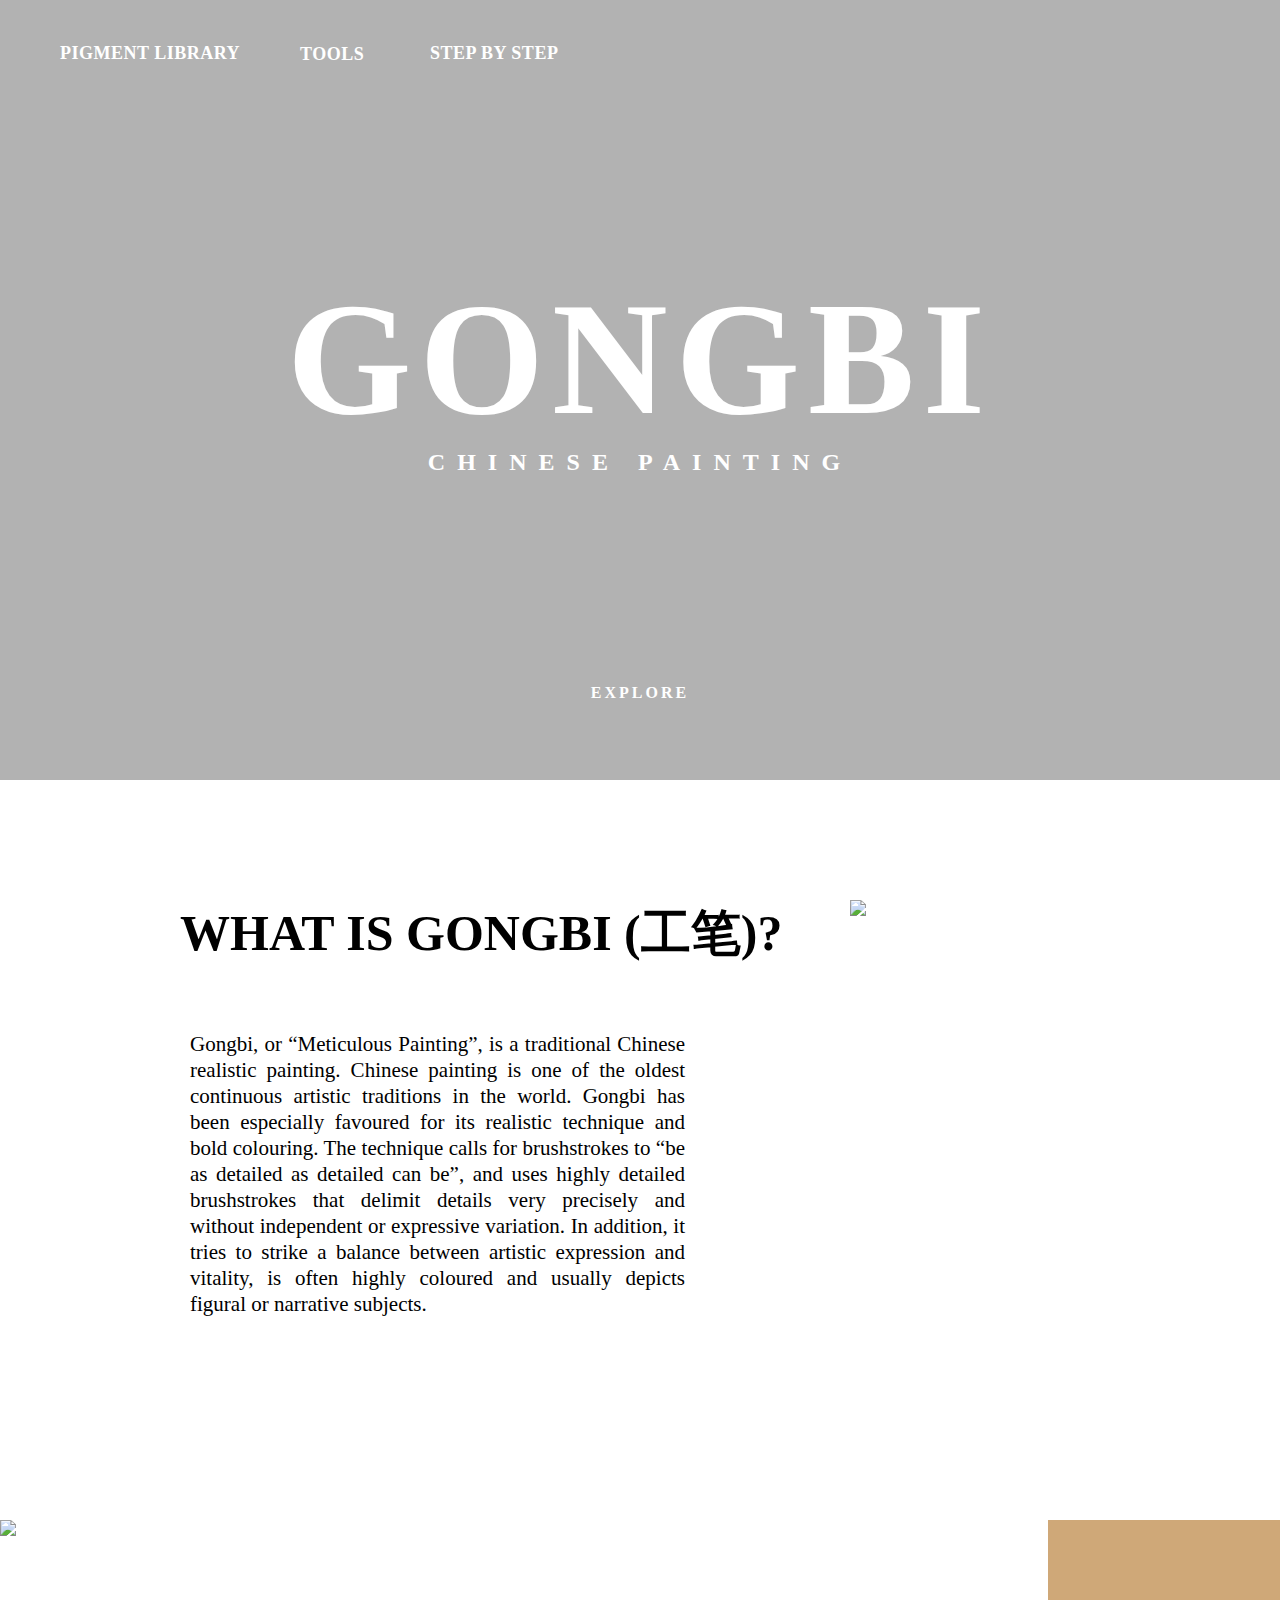
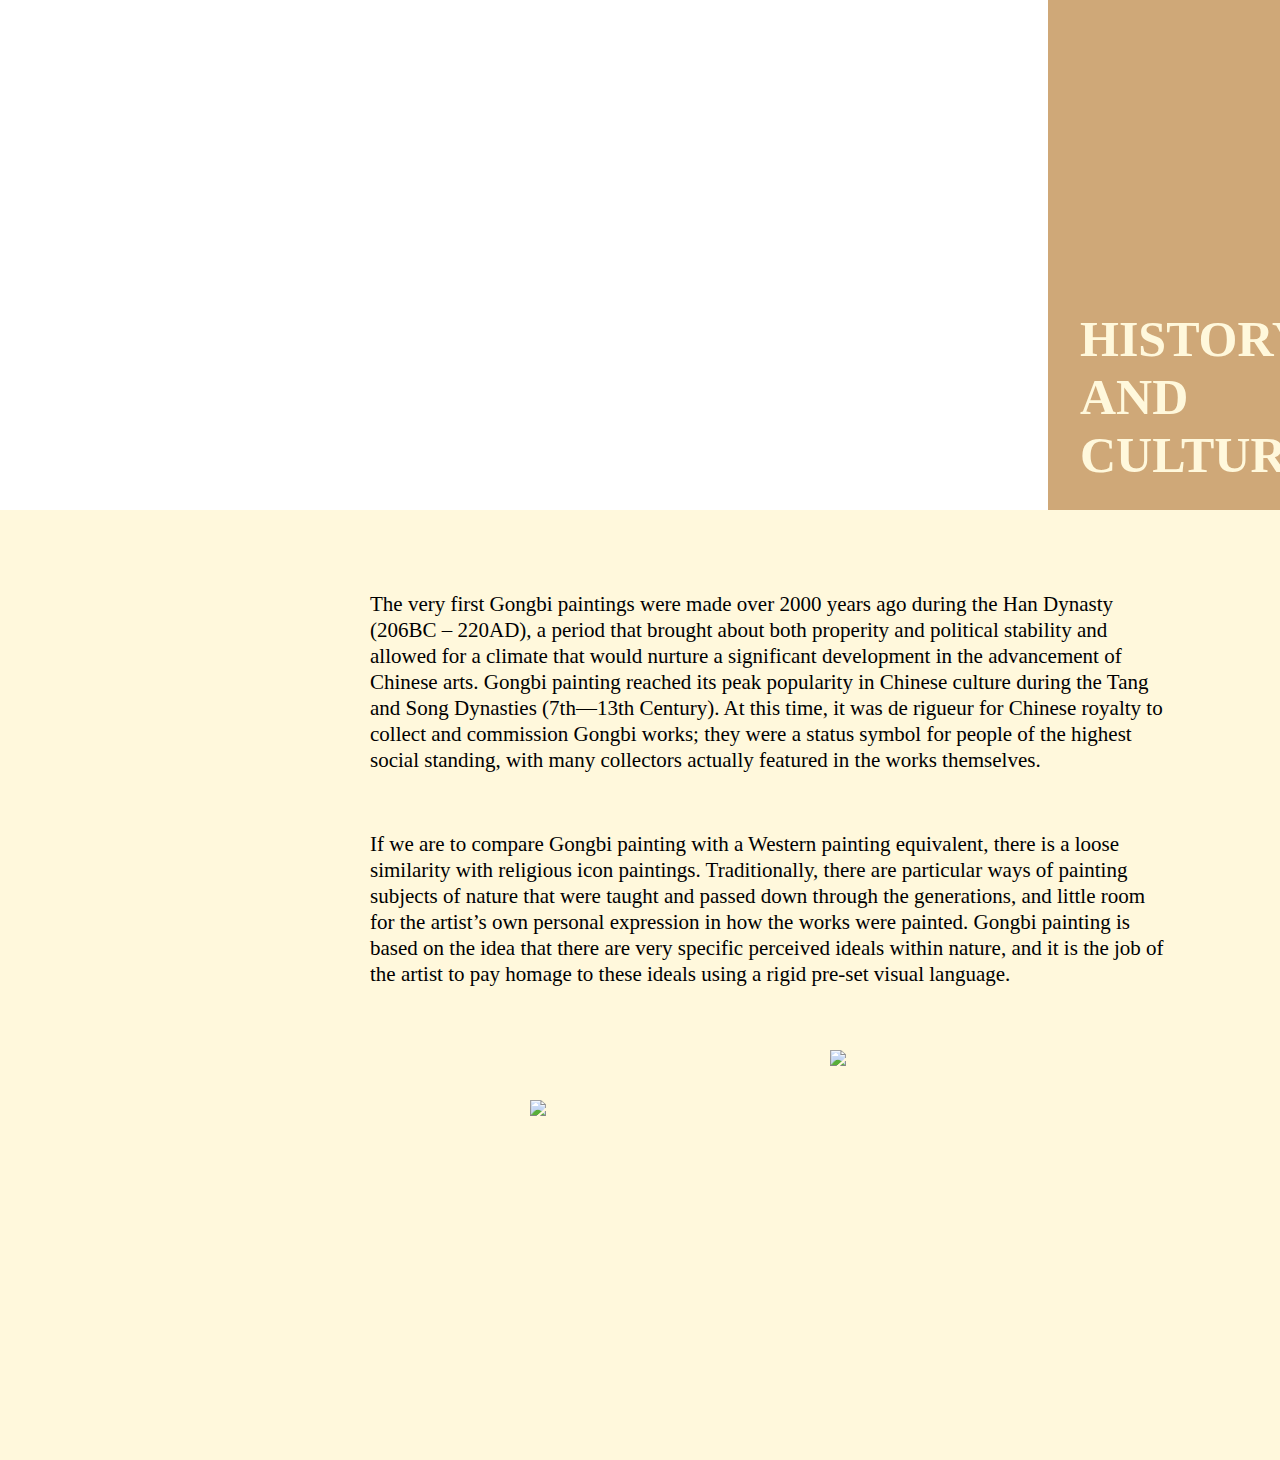
==== index.html @ 1d01a962 "Add files via upload" ====
<!DOCTYPE html>
<html lang="en">
<head>
    <meta charset="UTF-8">
    <meta name="viewport" content="width=device-width, initial-scale=1.0">
    <title>GONGBI</title>
    <link rel="stylesheet" href="style.css">
</head>
<body>

<div class="overlay1"></div>

<h1>GONGBI</h1>
<h2>CHINESE PAINTING</h2>


<h3>Pigment Library</h3>
<h4>Tools</h4>
<h5>Step by Step</h5>
<h6>Explore</h6>



<style>

body{
    background-image:url("image/backgroundimagesized+opacity.jpg");
    background-repeat: no-repeat;
    background-size: cover;
    object-fit: cover;
}

</style>


<div id="whatisgongbi">
    <h7>What is Gongbi (工笔)?</h7>
    <img src="image/what-is-gongbi-sized.jpg" id="first-image"/>
    </div>

<p class="par-group-1">Gongbi, or “Meticulous Painting”, is a traditional Chinese realistic painting. Chinese painting is one of the oldest continuous artistic traditions in the world. Gongbi has been especially favoured for its realistic technique and bold colouring.

    The technique calls for brushstrokes to “be as detailed as detailed can be”, and uses highly detailed brushstrokes that delimit details very precisely and without independent or expressive variation. In addition, it tries to strike a balance between artistic expression and vitality, is often highly coloured and usually depicts figural or narrative subjects.</p>

<img src="image/cut-off-image-sized.jpg" id="second-image"/>

<div class="rectangle1"></div>

<h8>History and Culture</h8>

<div class="rectangle2"></div>

<p class="par-group-2">The very first Gongbi paintings were made over 2000 years ago during the Han Dynasty (206BC – 220AD), a period that brought about both properity and political stability and allowed for a climate that would nurture a significant development in the advancement of Chinese arts. Gongbi painting reached its peak popularity in Chinese culture during the Tang and Song Dynasties (7th—13th Century). At this time, it was de rigueur for Chinese royalty to collect and commission Gongbi works; they were a status symbol for people of the highest social standing, with many collectors actually featured in the works themselves.</p>

<p class="par-group-3">If we are to compare Gongbi painting with a Western painting equivalent, there is a loose similarity with religious icon paintings. Traditionally, there are particular ways of painting subjects of nature that were taught and passed down through the generations, and little room for the artist’s own personal expression in how the works were painted. Gongbi painting is based on the idea that there are very specific perceived ideals within nature, and it is the job of the artist to pay homage to these ideals using a rigid pre-set visual language.</p>

<img src="image/his&culture 2.png" id="third-image"/>

<img src="image/hit&culture 1.png" id="forth-image"/>





</body>
</html>
---- style.css ----
h1{ /*gongbi*/
    font-family:cinzel;
    text-align: center;
    font-size: 160px;
    font-weight: bolder;
    position:relative;
    top: 160px;
    letter-spacing: 8px;
    color:white;
}

.overlay1{
    position: absolute;
    top:0;
    left:0;
    width: 1511px;
    height:1080px;
    z-index: 0;
    background-color: rgba(0, 0, 0, 0.3);
    object-fit: cover;

}

h2{ /*chinese painting*/
    font-family:Cambria, Cochin, Georgia, Times, 'Times New Roman', serif;
    text-align: center;
    font-size: 24px;
    letter-spacing: 12px;
    font-weight:600;
    position: relative;
    top: 50px;
    color:white;
}

h3{ /*pigment library*/
    font-family: Cambria, Cochin, Georgia, Times, 'Times New Roman', serif;
    font-size: 18px;
    position: absolute;
    top: 25px;
    left: 60px;
    text-transform: uppercase;
    letter-spacing: 0.5px;
    color: white;
}

h4{ /*tool*/
    font-family: Cambria, Cochin, Georgia, Times, 'Times New Roman', serif;
    font-size: 18px;
    position: absolute;
    top: 20px;
    left: 300px;
    text-transform: uppercase;
    letter-spacing: 0.5px;
    color: white;
}

h5{ /*step by step*/
    font-family: Cambria, Cochin, Georgia, Times, 'Times New Roman', serif;
    font-size: 18px;
    position: absolute;
    top: 13px;
    left: 430px;
    text-transform: uppercase;
    letter-spacing: 0.5px;
    color: white;
}

h6{ /*explore*/
    font-family: Cambria, Cochin, Georgia, Times, 'Times New Roman', serif;
    font-size: 16px;  
    text-align: center;
    position:relative;
    top: 220px;
    text-transform: uppercase;
    letter-spacing: 3px;
    color: white;

}

h7{ /*what is gongbi?*/
    font-family: Cambria, Cochin, Georgia, Times, 'Times New Roman', serif;
    font-size: 50px;
    font-weight: bolder;
    position: absolute;
    top: 120px;
    left: 180px;
    text-transform: uppercase;
    letter-spacing: 0px;
}

#whatisgongbi{background-color: white;
    background-repeat: no-repeat;
    width: 1512px;
    height: 750px;
    position:absolute;
    top: 780px;
    left: 0px;
    }

.par-group-1{ /*what is gongbi paragraph*/
    font-family: Cambria, Cochin, Georgia, Times, 'Times New Roman', serif;
    font-size: 21px;
    position: absolute;
    top: 1000px;
    left: 180px;
    border: 1px white;
    padding: 10px;
    width: 495px;
    height: 300px;
    text-align: justify;
    line-height: 26px;
}

#first-image{ /*what is gongbi? image*/
    position: relative;
    height: 450px;
    top:120px;
    left:850px;
}

#second-image{ /*History and Culture cover image, painted by yunshouping*/
    position:absolute;
    height: 590px;
    top:1520px;
    left: 0px;
}

.rectangle1{
    position:absolute;
    top:1520px;
    left:1048px;
    width: 464px;
    height:590px;
    background-color: rgb(207, 168, 120);
}

h8{ /*History and Culture*/
    font-family: Cambria, Cochin, Georgia, Times, 'Times New Roman', serif;
    font-size: 50px;
    font-weight: bolder;
    text-transform: uppercase;
    position: absolute;  
    top:1900px;
    left:1070px;
    border: 1px white;
    padding: 10px;
    width: 200px;
    height: 300px;
    text-align: left;
    color:cornsilk;
}

.par-group-2{ /*History and Culture pargraph 1*/
    font-family: Cambria, Cochin, Georgia, Times, 'Times New Roman', serif;
    font-size: 21px;
    position: absolute;
    top:2160px;
    left:360px;
    border: 1px white;
    padding: 10px;
    width: 800px;
    height: 400px;
    line-height: 26px;
}

.par-group-3{ /*History and Culture pargraph 2*/
    font-family: Cambria, Cochin, Georgia, Times, 'Times New Roman', serif;
    font-size: 21px;
    position: absolute;
    top:2400px;
    left:360px;
    border: 1px white;
    padding: 10px;
    width: 800px;
    height: 400px;
    line-height: 26px;
}

.rectangle2{ /* History and Culture paragraphy background colour*/
    position:absolute;
    top:2110px;
    left:0px;
    width: 1510px;
    height:950px;
    background-color: cornsilk;
}

#third-image{
    position:absolute;
    height: 330px;
    top:2650px;
    left: 830px;
}

#forth-image{
    position:absolute;
    height: 310px;
    top:2700px;
    left: 530px;
}
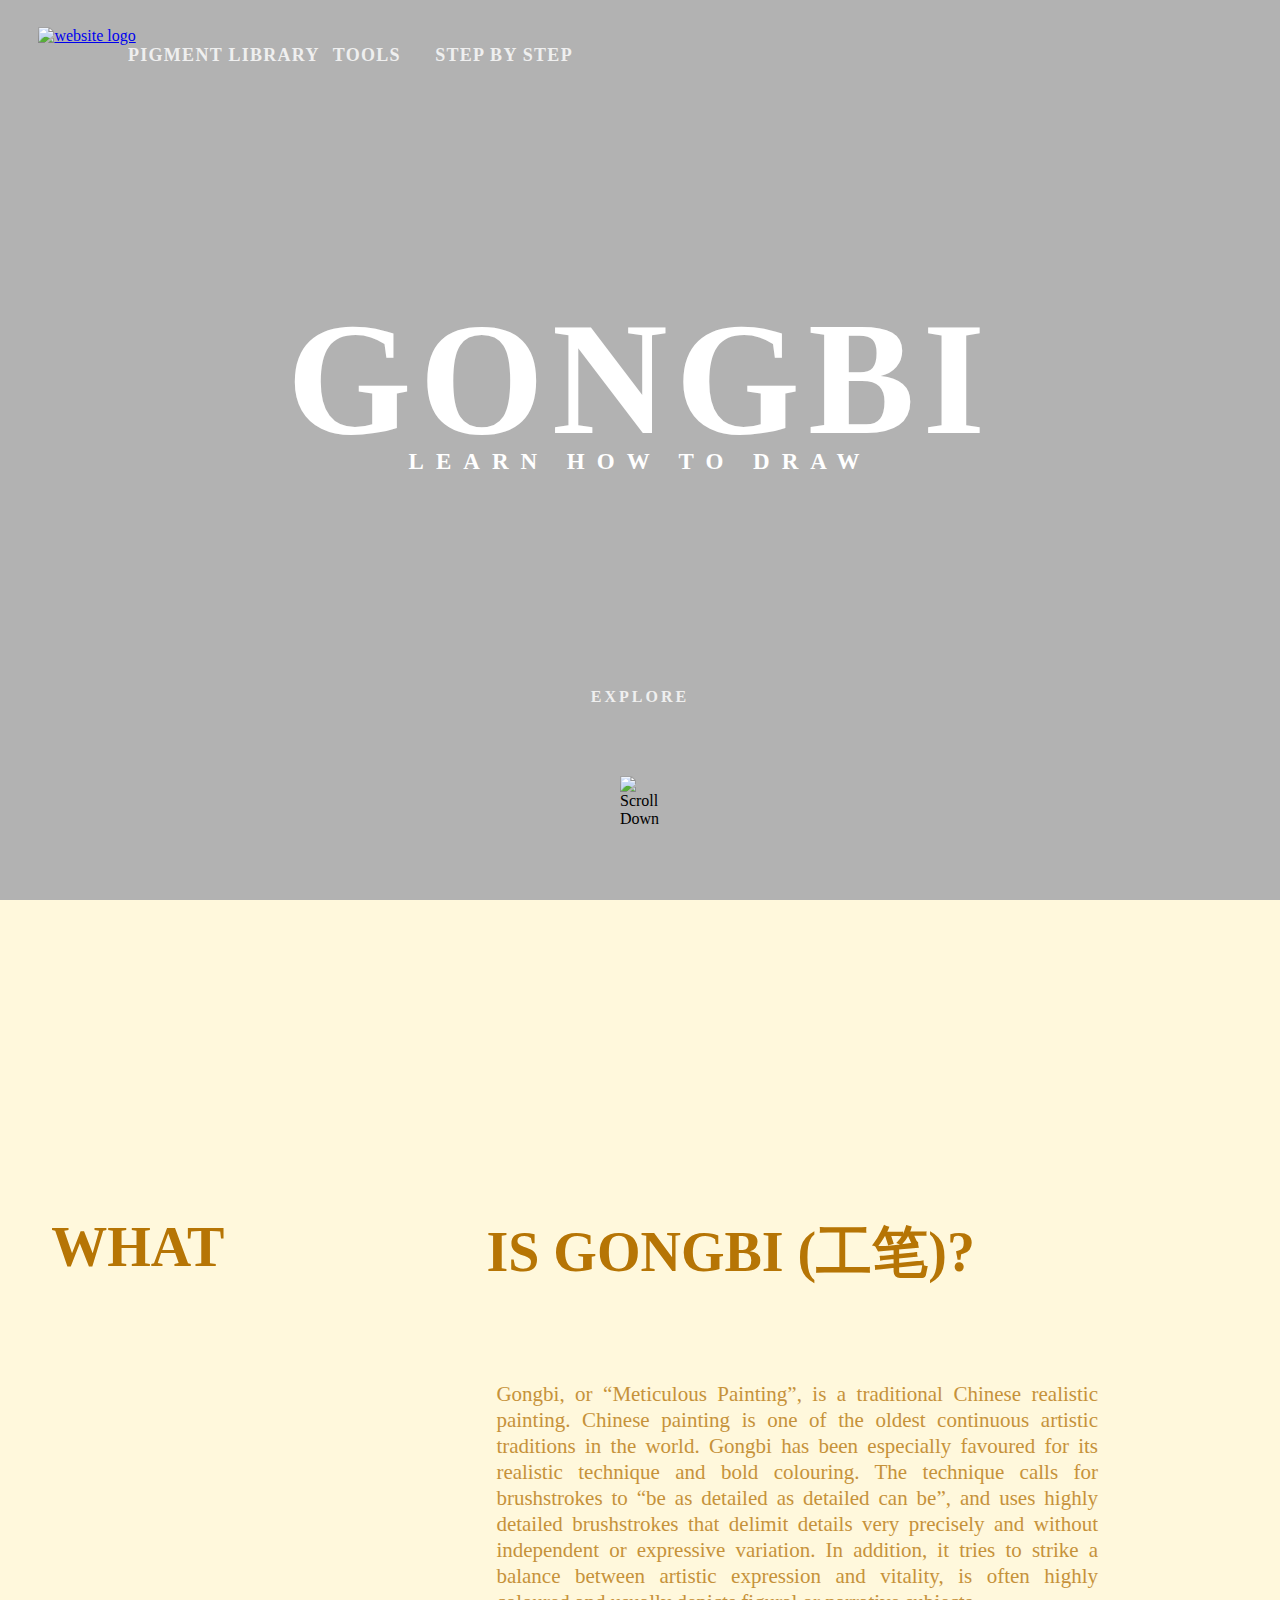
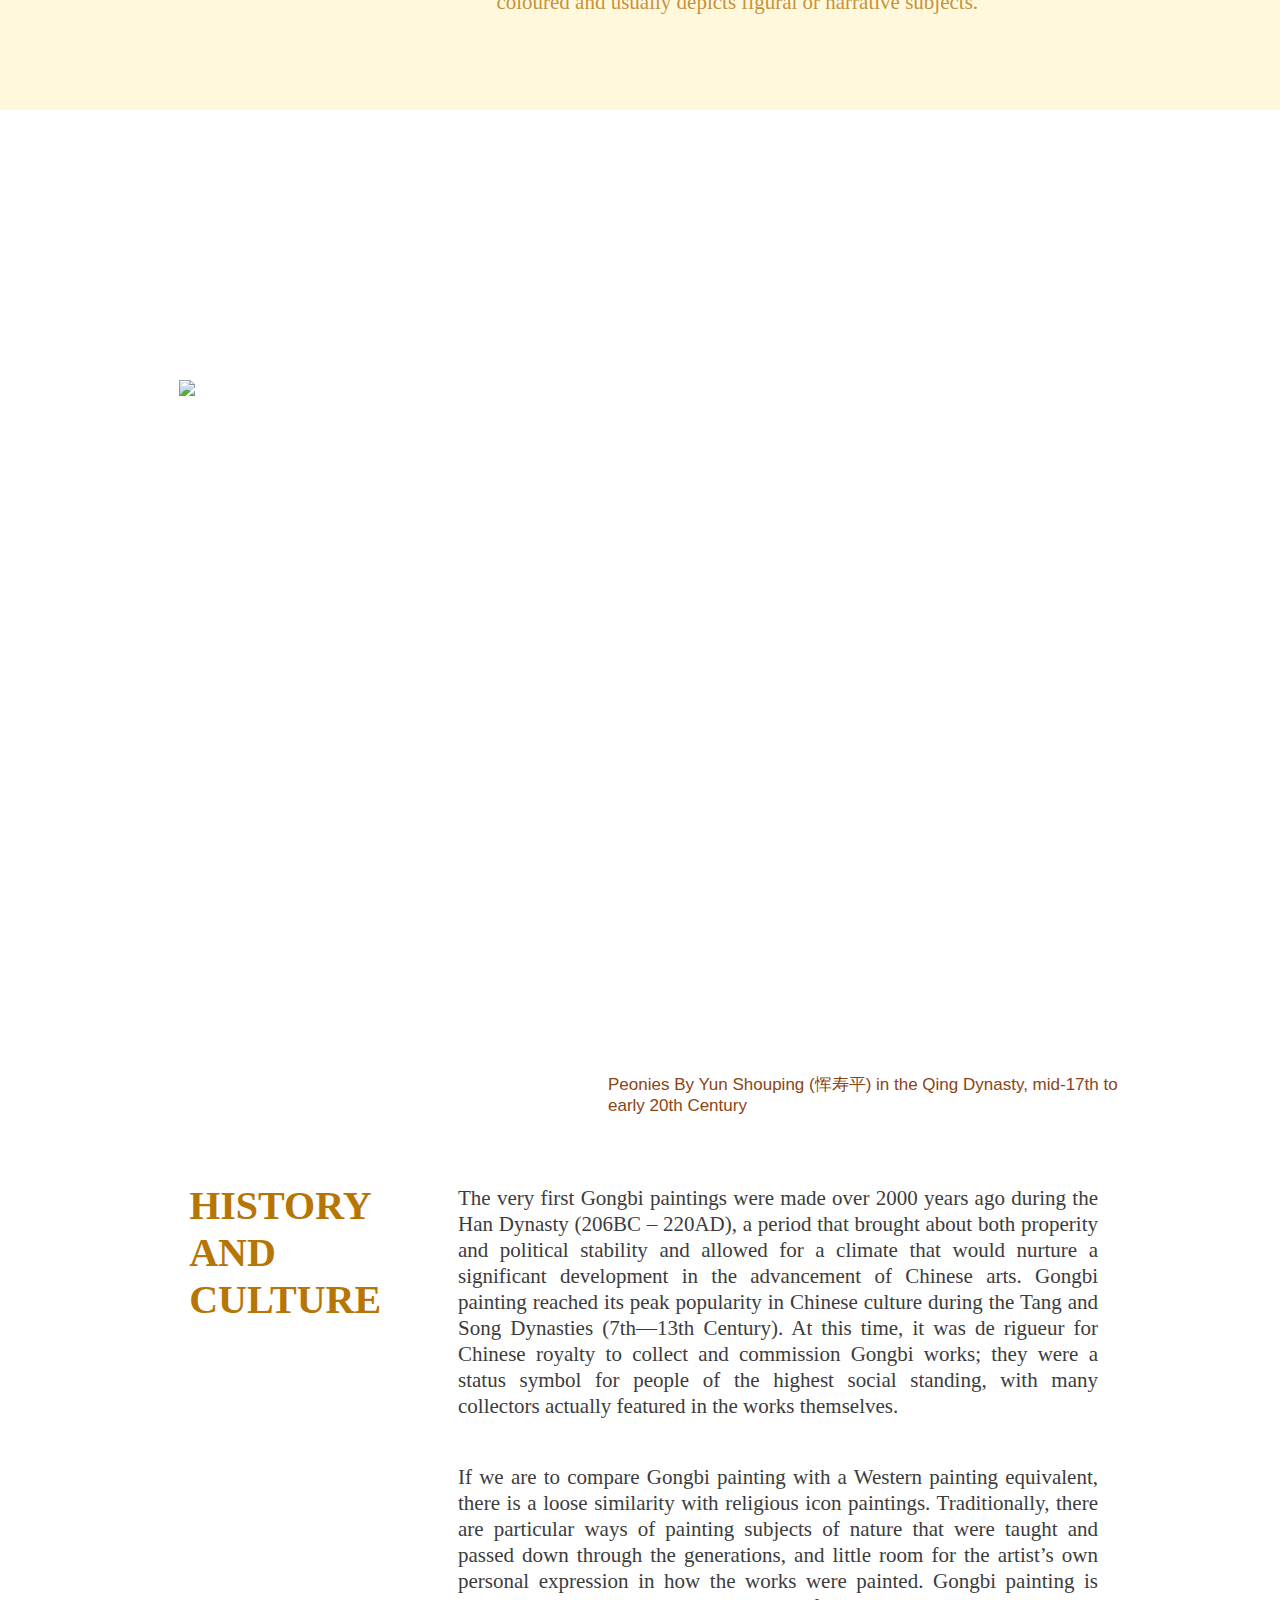
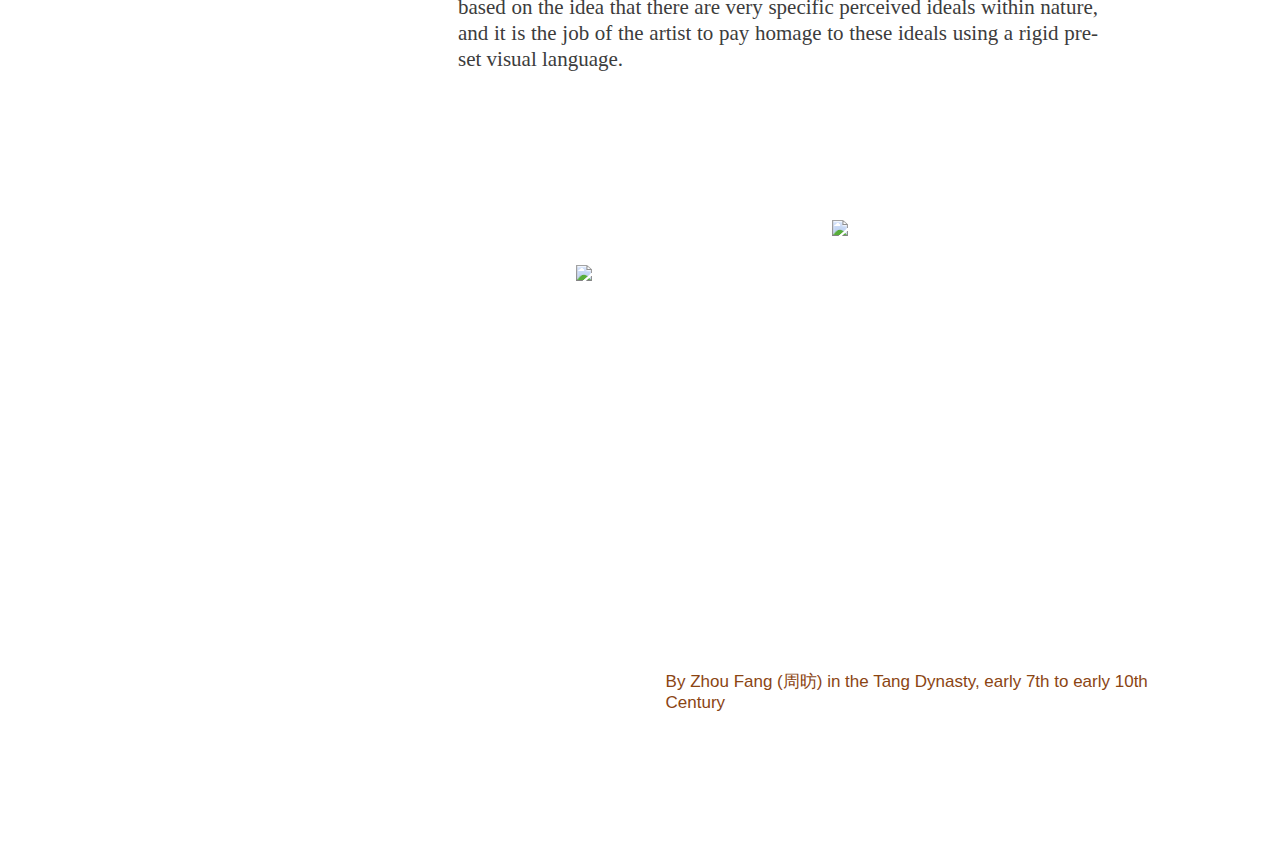
==== commit 82b78cdc: "Add files via upload" ====
--- a/index.html
+++ b/index.html
@@ -3,63 +3,108 @@
 <head>
     <meta charset="UTF-8">
     <meta name="viewport" content="width=device-width, initial-scale=1.0">
-    <title>GONGBI</title>
+    <title>GONGBI HOME</title>
     <link rel="stylesheet" href="style.css">
 </head>
 <body>
 
 <div class="overlay1"></div>
 
-<h1>GONGBI</h1>
-<h2>CHINESE PAINTING</h2>
+<h1>GONGBI</h1> <!-- Main Title -->
+<h2>LEARN HOW TO DRAW</h2> <!-- Subtitle -->
+
+<div class="pigmentlibrary">
+<!-- clickable text, go to the "Pigment Library" -->
+    <a href="index.html" class="pigmentlibrary">
+        <h3>PIGMENT LIBRARY</h3> 
+    </a>
+</div>
 
 
-<h3>Pigment Library</h3>
-<h4>Tools</h4>
-<h5>Step by Step</h5>
+<h4>TOOLS</h4>
+<h5>STEP BY STEP</h5>
+
 <h6>Explore</h6>
-
-
 
 <style>
 
 body{
     background-image:url("image/backgroundimagesized+opacity.jpg");
     background-repeat: no-repeat;
+    object-fit: cover;
     background-size: cover;
-    object-fit: cover;
 }
 
 </style>
 
+<div class="backtohomepage">
+    <!--clickable logo, lotus pattern, back to homepage--> 
+    <a href="indexhomepage_Gongbi.html" class="logo">
+        <img src="image/logo.png" alt="website logo">
+    </a>
+</div>
 
-<div id="whatisgongbi">
-    <h7>What is Gongbi (工笔)?</h7>
-    <img src="image/what-is-gongbi-sized.jpg" id="first-image"/>
+
+<!-- animated arrow under "Explore" -->
+<div class="arrow">
+<img src="image/arrow.png" alt="Scroll Down" id="arrow">
+</div>
+
+<div class="rectangle1"></div> <!-- background behind "What is gongbi? "-->
+
+
+<div id="whatisgongbi"> <!-- first section title on the homepage -->
+    <h7>What</h7>
+    <h8>is Gongbi (工笔)?</h8>
     </div>
 
+<div>
+
+<!-- the lotus painting by Wu Bing beside "What is Gongbi?" -->
+ <div class="image-container1">
+    <img src="image/lotuscutted1.png" id="first-image"/>
+</div>
+
+<script src="jshomepage_Gongbi.js"></script>
+
+<div>
+
+
+<!-- first section paragraphy on the homepage, paragraph of "What is Gongbi?" -->
 <p class="par-group-1">Gongbi, or “Meticulous Painting”, is a traditional Chinese realistic painting. Chinese painting is one of the oldest continuous artistic traditions in the world. Gongbi has been especially favoured for its realistic technique and bold colouring.
 
     The technique calls for brushstrokes to “be as detailed as detailed can be”, and uses highly detailed brushstrokes that delimit details very precisely and without independent or expressive variation. In addition, it tries to strike a balance between artistic expression and vitality, is often highly coloured and usually depicts figural or narrative subjects.</p>
 
-<img src="image/cut-off-image-sized.jpg" id="second-image"/>
 
-<div class="rectangle1"></div>
 
-<h8>History and Culture</h8>
 
-<div class="rectangle2"></div>
+<!-- the peonies painting by Yun Shouping beside "History and Culture" -->
+<div class="image-container2"> 
+    <img src="image/cut-off-image-sized.jpg" id="second-image"/>
 
+    <h9>Peonies By Yun Shouping (恽寿平) in the Qing Dynasty, mid-17th to early 20th Century</h9> <!-- information for the second image, the penies painting -->
+
+</div>
+
+
+<!-- second section title on the homepage -->
+<h10>History and Culture</h10> 
+
+<!-- second section paragraph on the homepage, paragraph of "History and Culture" -->
 <p class="par-group-2">The very first Gongbi paintings were made over 2000 years ago during the Han Dynasty (206BC – 220AD), a period that brought about both properity and political stability and allowed for a climate that would nurture a significant development in the advancement of Chinese arts. Gongbi painting reached its peak popularity in Chinese culture during the Tang and Song Dynasties (7th—13th Century). At this time, it was de rigueur for Chinese royalty to collect and commission Gongbi works; they were a status symbol for people of the highest social standing, with many collectors actually featured in the works themselves.</p>
 
 <p class="par-group-3">If we are to compare Gongbi painting with a Western painting equivalent, there is a loose similarity with religious icon paintings. Traditionally, there are particular ways of painting subjects of nature that were taught and passed down through the generations, and little room for the artist’s own personal expression in how the works were painted. Gongbi painting is based on the idea that there are very specific perceived ideals within nature, and it is the job of the artist to pay homage to these ideals using a rigid pre-set visual language.</p>
+
 
 <img src="image/his&culture 2.png" id="third-image"/>
 
 <img src="image/hit&culture 1.png" id="forth-image"/>
 
+<div class="rectangle2"></div>
 
 
+
+<h11>By Zhou Fang (周昉) in the Tang Dynasty, early 7th to early 10th Century</h11>
 
 
 </body>
--- a/style.css
+++ b/style.css
@@ -4,27 +4,29 @@
     font-size: 160px;
     font-weight: bolder;
     position:relative;
-    top: 160px;
+    top: 20vh;
     letter-spacing: 8px;
     color:white;
 }
 
-.overlay1{
+
+.overlay1{ /* the layer that makes the homepage cover darker */
     position: absolute;
     top:0;
     left:0;
-    width: 1511px;
-    height:1080px;
+    width: 100%;
+    height:100%;
     z-index: 0;
     background-color: rgba(0, 0, 0, 0.3);
     object-fit: cover;
-
-}
+}
+
 
 h2{ /*chinese painting*/
     font-family:Cambria, Cochin, Georgia, Times, 'Times New Roman', serif;
+    font-weight:100;
     text-align: center;
-    font-size: 24px;
+    font-size: 23px;
     letter-spacing: 12px;
     font-weight:600;
     position: relative;
@@ -36,165 +38,265 @@
     font-family: Cambria, Cochin, Georgia, Times, 'Times New Roman', serif;
     font-size: 18px;
     position: absolute;
-    top: 25px;
-    left: 60px;
-    text-transform: uppercase;
-    letter-spacing: 0.5px;
+    top: 5vh;
+    left: 10vw;
+    letter-spacing: 0.1vw;
     color: white;
+    opacity: 0.8;
 }
 
 h4{ /*tool*/
     font-family: Cambria, Cochin, Georgia, Times, 'Times New Roman', serif;
     font-size: 18px;
     position: absolute;
-    top: 20px;
-    left: 300px;
-    text-transform: uppercase;
-    letter-spacing: 0.5px;
+    top: 5vh;
+    left: 26vw;
+    letter-spacing: 0.1vw;
     color: white;
+    opacity: 0.8;
 }
 
 h5{ /*step by step*/
     font-family: Cambria, Cochin, Georgia, Times, 'Times New Roman', serif;
     font-size: 18px;
     position: absolute;
-    top: 13px;
-    left: 430px;
-    text-transform: uppercase;
-    letter-spacing: 0.5px;
+    top: 5vh;
+    left: 34vw;
+    letter-spacing: 0.1vw;
     color: white;
+    opacity: 0.8;
+}
+
+h3, h4, h5 {
+    margin: 0;
+    padding: 0;
+}
+
+/* Logo styling */
+.logo {
+    position: absolute;
+    top: 3vh;  /* Distance from the top */
+    left: 3vw; /* Distance from the left */
+    display: block;
+}
+
+.logo img {
+    width: 55px;  /* Adjust size */
+    height: auto;  /* Maintain aspect ratio */
+    transition: transform 0.3s ease-in-out;
+    z-index: 2;
 }
 
 h6{ /*explore*/
     font-family: Cambria, Cochin, Georgia, Times, 'Times New Roman', serif;
     font-size: 16px;  
     text-align: center;
+    align-items: center; /* center horizontally */
     position:relative;
-    top: 220px;
+    top: 25vh;
     text-transform: uppercase;
     letter-spacing: 3px;
     color: white;
-
-}
-
-h7{ /*what is gongbi?*/
-    font-family: Cambria, Cochin, Georgia, Times, 'Times New Roman', serif;
-    font-size: 50px;
+    opacity: 0.8;
+}
+
+.arrow{ /*arrow under "explore"*/
+    position: absolute;
+    bottom: 8vh;
+    left: 50%;
+    height:auto;
+    width: 40px;
+    transform: translateX(-50%);
+    cursor: pointer;
+    animation: bounce 1.5s infinite ease-in-out;
+}
+
+@keyframes bounce{
+    0%, 100%{
+        transform:translate(-50%, 0)
+    }
+    50%{
+        transform:translate(-50%, -10px);
+    }
+}
+
+@media (max-width: 768px) {
+    #arrow {
+        width: 20px;
+    }
+}
+
+.rectangle1{ /* History and Culture paragraphy background colour*/
+    position:absolute;
+    top:100vh;
+    left:0px;
+    width: 100%;
+    height:95vh;
+    background-color: cornsilk;
+    z-index: -3;
+}
+
+h7{ /* what (is gongbi?) */
+    font-family: Cambria, Cochin, Georgia, Times, 'Times New Roman', serif;
+    font-size: 350%;
     font-weight: bolder;
     position: absolute;
-    top: 120px;
-    left: 180px;
+    top: 135vh;
+    left: 4vw;
     text-transform: uppercase;
     letter-spacing: 0px;
-}
-
-#whatisgongbi{background-color: white;
-    background-repeat: no-repeat;
-    width: 1512px;
-    height: 750px;
-    position:absolute;
-    top: 780px;
-    left: 0px;
-    }
+    color: rgb(182, 117, 5);
+}
+
+h8{ /* (what) is gongbi? */
+    font-family: Cambria, Cochin, Georgia, Times, 'Times New Roman', serif;
+    font-size: 350%;
+    font-weight: bolder;
+    position: absolute;
+    top: 135vh;
+    left: 38vw;
+    text-transform: uppercase;
+    letter-spacing: 0px;
+    color: rgb(182, 117, 5);
+}
 
 .par-group-1{ /*what is gongbi paragraph*/
     font-family: Cambria, Cochin, Georgia, Times, 'Times New Roman', serif;
     font-size: 21px;
     position: absolute;
-    top: 1000px;
-    left: 180px;
-    border: 1px white;
+    top: 150vh;
+    left: 38vw;
+    color: rgb(198, 146, 58);
     padding: 10px;
-    width: 495px;
-    height: 300px;
+    width: 47vw;
+    height: 30vh;
     text-align: justify;
     line-height: 26px;
 }
 
-#first-image{ /*what is gongbi? image*/
-    position: relative;
-    height: 450px;
-    top:120px;
-    left:850px;
+
+#first-image{ /*what is gongbi? image, lotus*/
+    /* (old style version)
+    position: absolute;
+    height: 95vh;
+    top: 100vh;
+    left: 0vw;
+    display: block;*/
+    position: absolute;
+    top: 100vh;
+    left:0;
+    height: 95vh;
+    opacity: 0;
+    transform: translateX(0) translateY(10vh);
+    transition: transform 1.4s ease-in-out, opacity 1.4s ease-in-out;
+    z-index: -2;
+}
+
+#first-image.show{
+    opacity: 1;
+    transform: translateY(0);
 }
 
 #second-image{ /*History and Culture cover image, painted by yunshouping*/
     position:absolute;
-    height: 590px;
-    top:1520px;
-    left: 0px;
-}
-
-.rectangle1{
-    position:absolute;
-    top:1520px;
-    left:1048px;
-    width: 464px;
-    height:590px;
-    background-color: rgb(207, 168, 120);
-}
-
-h8{ /*History and Culture*/
-    font-family: Cambria, Cochin, Georgia, Times, 'Times New Roman', serif;
-    font-size: 50px;
+    height: 75vh;
+    top:220vh;
+    display: inline-block;
+    align-items: center;
+    left:14%;
+}
+
+h9{ /* information of Yun Shouping's painting */
+    position: absolute;
+    top: 297vh;
+    left: 47.5vw;
+    width: 40vw;
+    color:saddlebrown;
+    font-family:'Gill Sans', 'Gill Sans MT', Calibri, 'Trebuchet MS', sans-serif;
+    font-size: 17px;
+    font-weight: lighter;
+}
+
+h10{ /*History and Culture*/
+    font-family: Cambria, Cochin, Georgia, Times, 'Times New Roman', serif;
+    font-size: 40px;
     font-weight: bolder;
     text-transform: uppercase;
+    text-align: right;
     position: absolute;  
-    top:1900px;
-    left:1070px;
+    top:308vh;
+    left:14vw;
     border: 1px white;
     padding: 10px;
     width: 200px;
     height: 300px;
     text-align: left;
-    color:cornsilk;
+    color: rgb(182, 117, 5);
 }
 
 .par-group-2{ /*History and Culture pargraph 1*/
     font-family: Cambria, Cochin, Georgia, Times, 'Times New Roman', serif;
     font-size: 21px;
-    position: absolute;
-    top:2160px;
-    left:360px;
+    font-weight: lighter;
+     color: rgb(60, 60, 60);
+    position: absolute;
+    top: 306vh;
+    left: 35vw;
     border: 1px white;
     padding: 10px;
-    width: 800px;
-    height: 400px;
+    width: 50vw;
+    height: 40vh;
     line-height: 26px;
+    text-align: justify;
 }
 
 .par-group-3{ /*History and Culture pargraph 2*/
     font-family: Cambria, Cochin, Georgia, Times, 'Times New Roman', serif;
     font-size: 21px;
-    position: absolute;
-    top:2400px;
-    left:360px;
+    font-weight: lighter;
+    color: rgb(60, 60, 60);
+    position: absolute;
+    top:337vh;
+    left: 35vw;
     border: 1px white;
     padding: 10px;
-    width: 800px;
-    height: 400px;
+    width: 50vw;
+    height: 40vh;
     line-height: 26px;
-}
-
-.rectangle2{ /* History and Culture paragraphy background colour*/
-    position:absolute;
-    top:2110px;
-    left:0px;
-    width: 1510px;
-    height:950px;
-    background-color: cornsilk;
-}
-
-#third-image{
+    text-align: justify;
+}
+
+#third-image{ /* gongbi persons standing right*/
     position:absolute;
     height: 330px;
-    top:2650px;
-    left: 830px;
-}
-
-#forth-image{
+    top:380vh;
+    left: 65vw;
+}
+
+#forth-image{ /* gongbi persons playing chess left */
     position:absolute;
     height: 310px;
-    top:2700px;
-    left: 530px;
+    top: 385vh;
+    left: 45vw;
+}
+
+.rectangle2{
+    position: absolute;
+    top: 190vh;
+    left: 0;
+    width: 100%;
+    height:260vh;
+    background-color: white;
+    z-index: -1;
+}
+
+h11{ /* information of Zhou Fang's painting, people standing and playing chess */
+    position: absolute;
+    top: 430vh;
+    left: 52vw;
+    width: 40vw;
+    color:saddlebrown;
+    font-family:'Gill Sans', 'Gill Sans MT', Calibri, 'Trebuchet MS', sans-serif;
+    font-size: 17px;
+    font-weight: lighter;
 }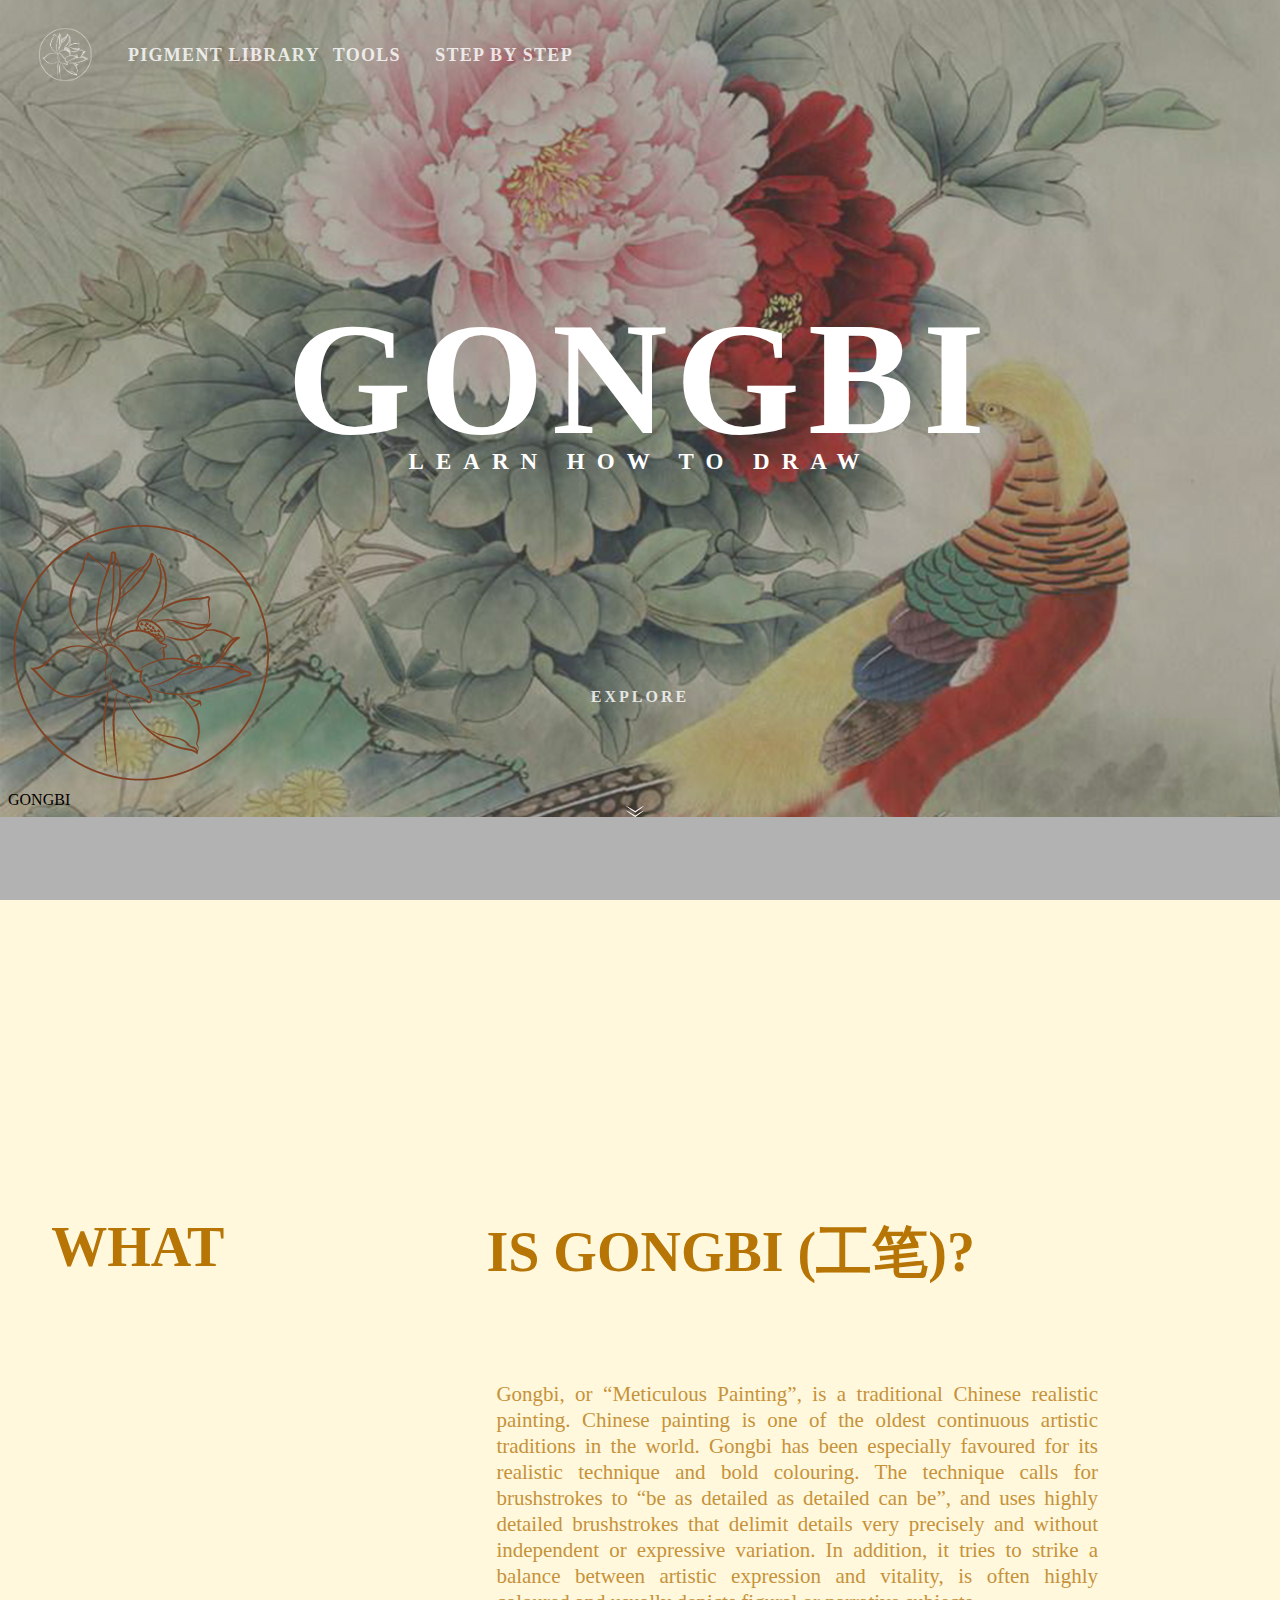
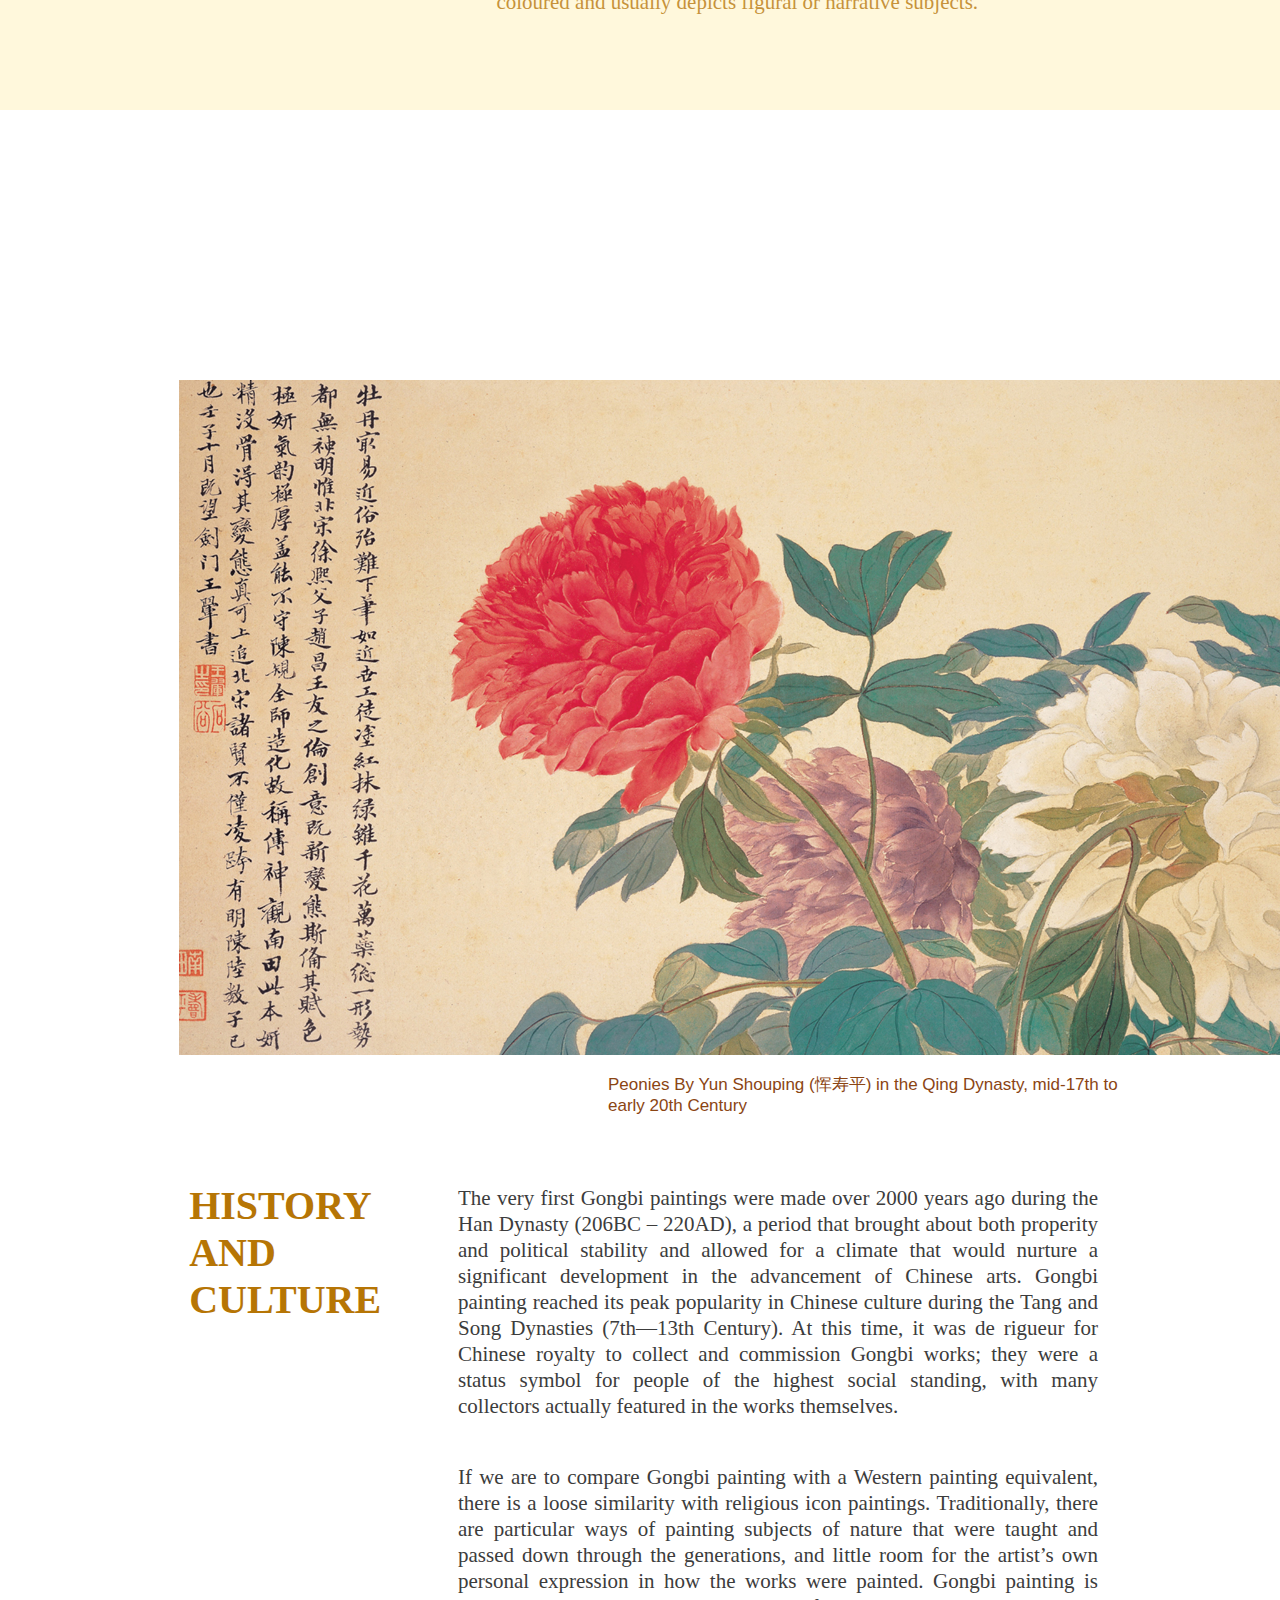
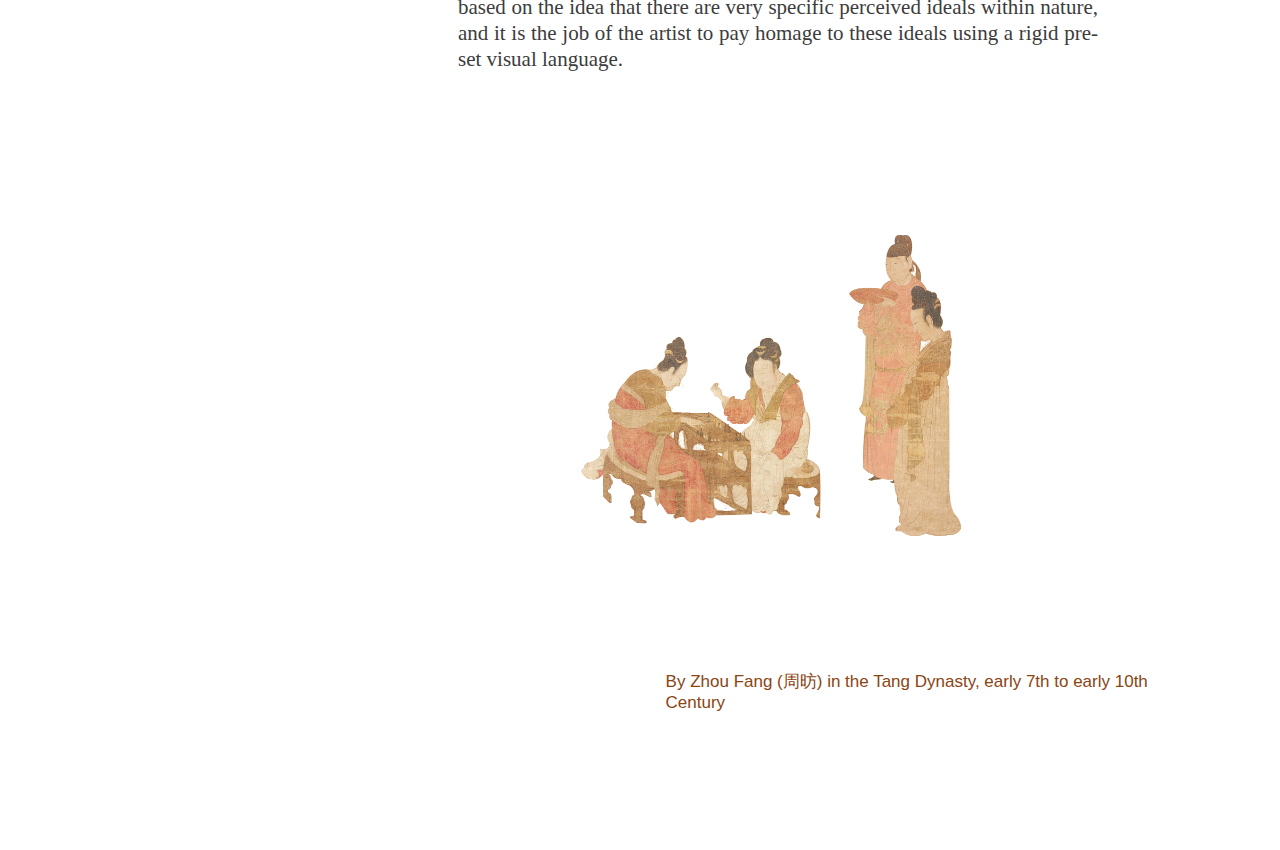
==== commit 49023935: "Add files via upload" ====
--- a/index.html
+++ b/index.html
@@ -5,52 +5,75 @@
     <meta name="viewport" content="width=device-width, initial-scale=1.0">
     <title>GONGBI HOME</title>
     <link rel="stylesheet" href="style.css">
+    <script src="homepage_Gongbi.js"></script>
 </head>
 <body>
+
 
 <div class="overlay1"></div>
 
 <h1>GONGBI</h1> <!-- Main Title -->
 <h2>LEARN HOW TO DRAW</h2> <!-- Subtitle -->
 
-<div class="pigmentlibrary">
-<!-- clickable text, go to the "Pigment Library" -->
-    <a href="index.html" class="pigmentlibrary">
-        <h3>PIGMENT LIBRARY</h3> 
-    </a>
-</div>
 
-
-<h4>TOOLS</h4>
-<h5>STEP BY STEP</h5>
+<!-- navigation bar -->
+<nav class="navbar">
+    <div class="pigmentlibrary">
+    <!-- clickable text, go to the "Pigment Library" -->
+        <a href="indexpigmentlibrary.html" class="pigmentlibrary">
+            <h3>PIGMENT LIBRARY</h3> 
+        </a>
+    </div>
+    
+    
+    <div class="tools">
+        <!-- clickable text, go to the "tools" -->
+         <a href="tools1.html" class="tools">
+            <h4>TOOLS</h4>
+         </a>
+    </div>
+    
+    <div class="stepbystep">
+        <!-- clickable text, go to the "step by step"-->
+         <a href="stepbystep.html" class="stepbystep">
+            <h5>STEP BY STEP</h5>
+         </a>    
+    </div>
+    
+    </nav>
 
 <h6>Explore</h6>
 
 <style>
 
+
 body{
     background-image:url("image/backgroundimagesized+opacity.jpg");
     background-repeat: no-repeat;
+    background-size: cover;
     object-fit: cover;
-    background-size: cover;
 }
 
 </style>
 
+
 <div class="backtohomepage">
     <!--clickable logo, lotus pattern, back to homepage--> 
-    <a href="indexhomepage_Gongbi.html" class="logo">
-        <img src="image/logo.png" alt="website logo">
+    <a href="index.html" class="logo">
+        <img src="image/logo4.png" alt="website logo">
     </a>
 </div>
 
 
 <!-- animated arrow under "Explore" -->
-<div class="arrow">
-<img src="image/arrow.png" alt="Scroll Down" id="arrow">
+<div class="arrow" id="arrow">
+<img src="image/arrow.png" alt="Scroll Down">
 </div>
 
+
+
 <div class="rectangle1"></div> <!-- background behind "What is gongbi? "-->
+
 
 
 <div id="whatisgongbi"> <!-- first section title on the homepage -->
@@ -65,9 +88,7 @@
     <img src="image/lotuscutted1.png" id="first-image"/>
 </div>
 
-<script src="jshomepage_Gongbi.js"></script>
 
-<div>
 
 
 <!-- first section paragraphy on the homepage, paragraph of "What is Gongbi?" -->
@@ -106,6 +127,16 @@
 
 <h11>By Zhou Fang (周昉) in the Tang Dynasty, early 7th to early 10th Century</h11>
 
+<div class="backtotop">
+    <!--clickable logo at the bottom, lotus pattern, back to the top--> 
+    <a href="index.html" class="bottomlogo">
+        <img src="image/logo2.png" alt="website logo 2">
+    </a>
+</div>
+
+<div class="rectangle3"></div>
+
+<h12>GONGBI</h12>
 
 </body>
 </html>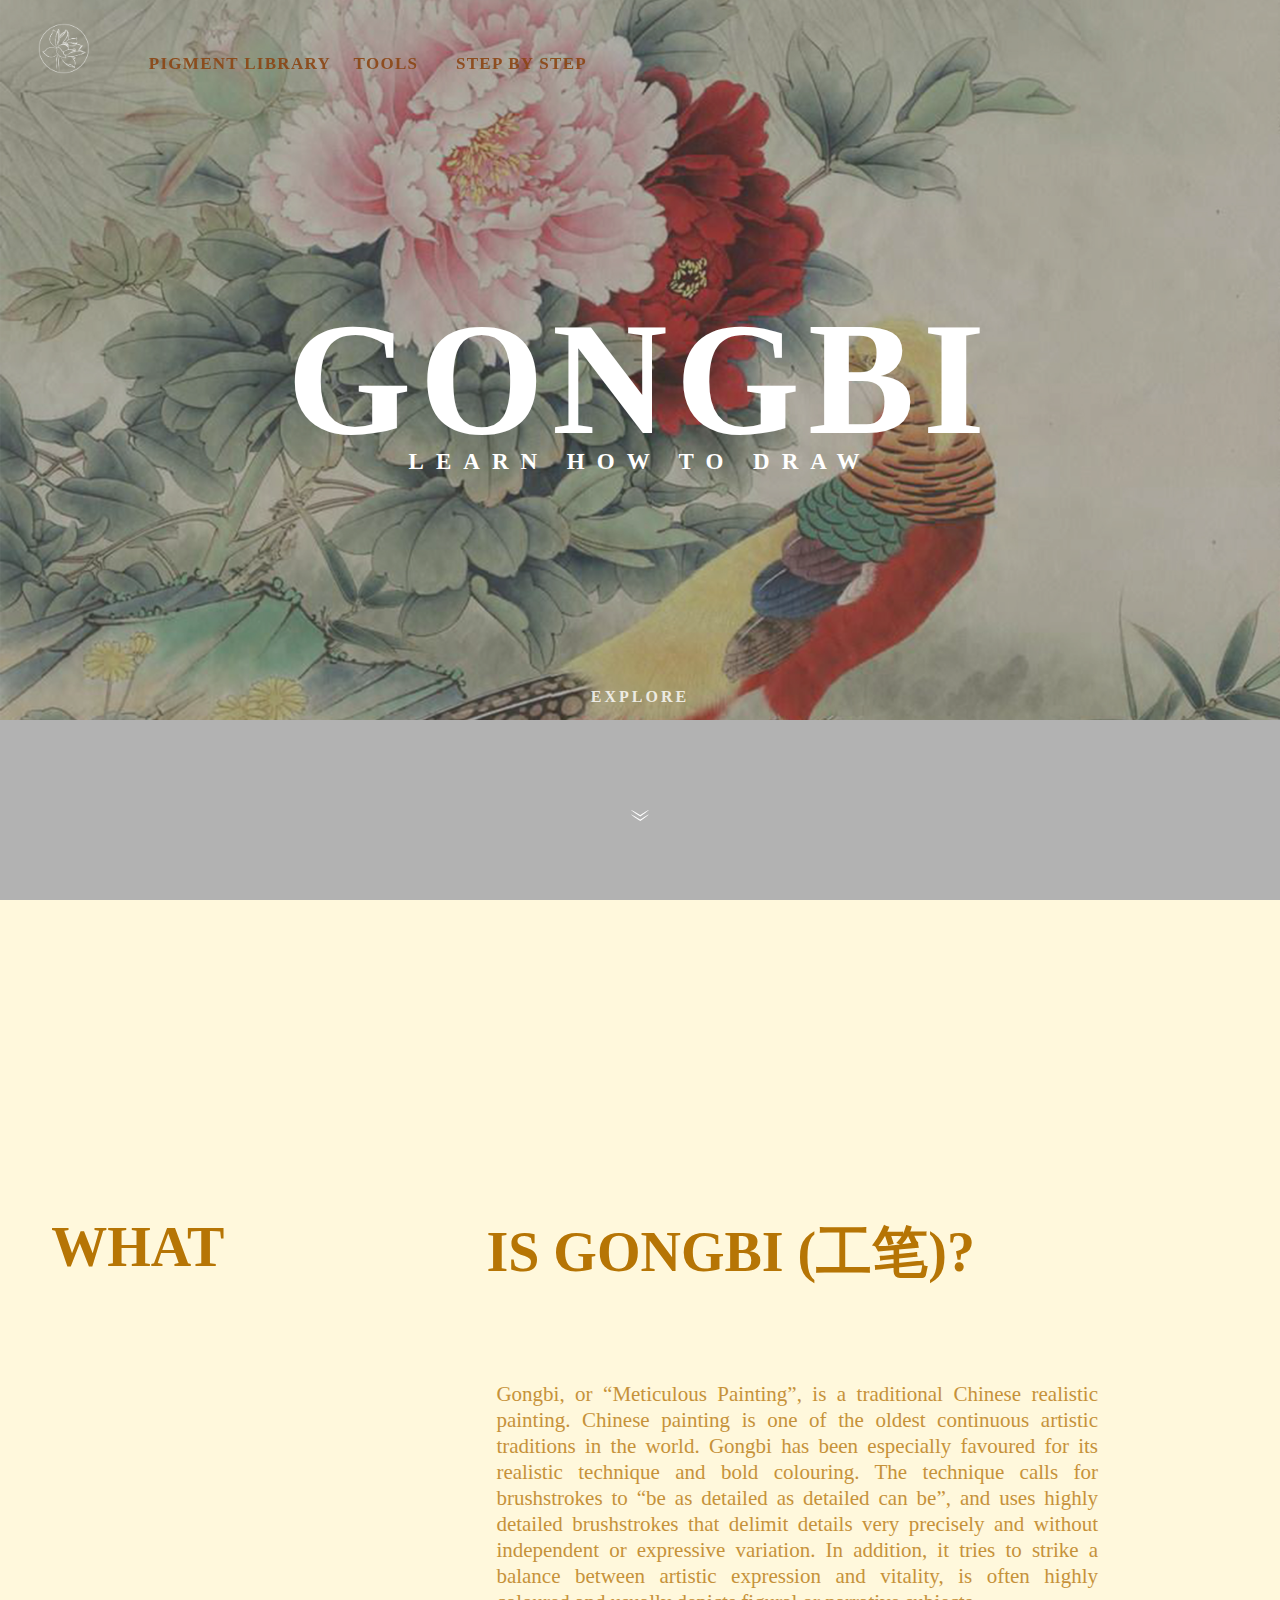
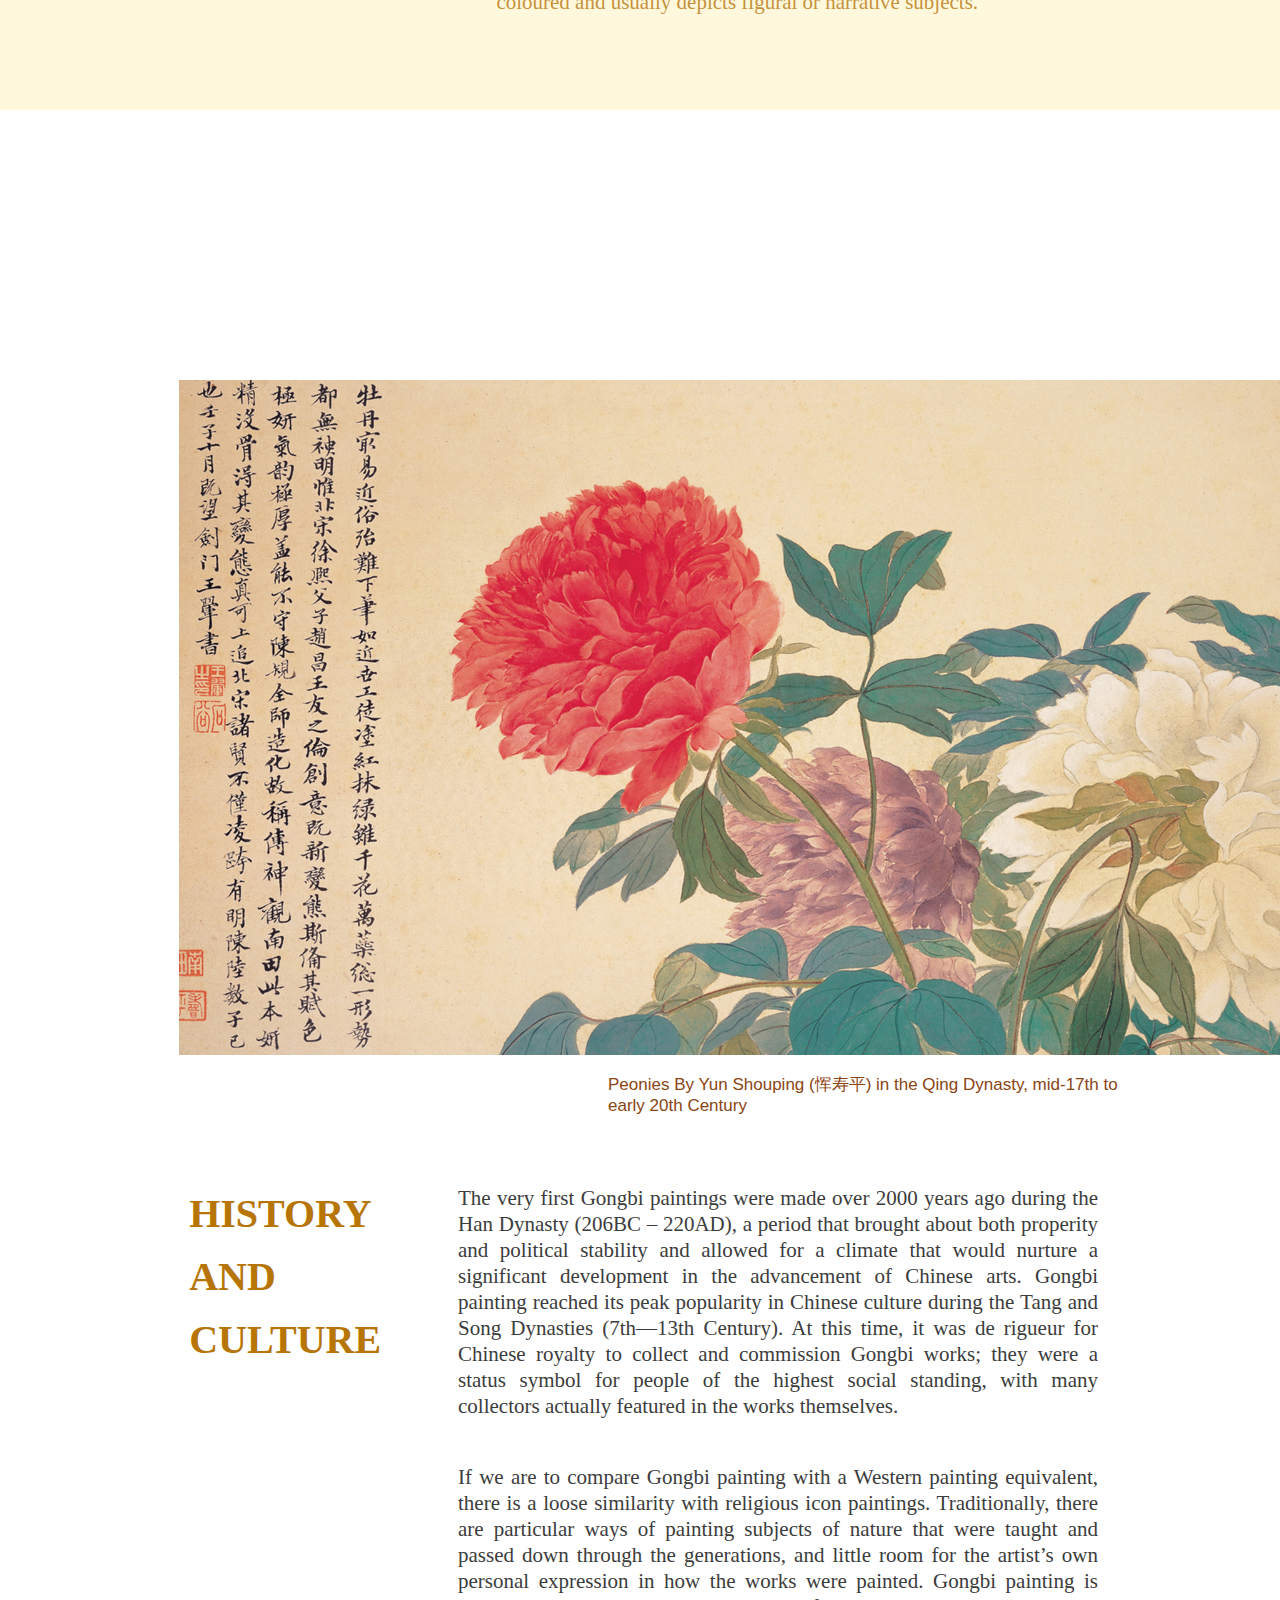
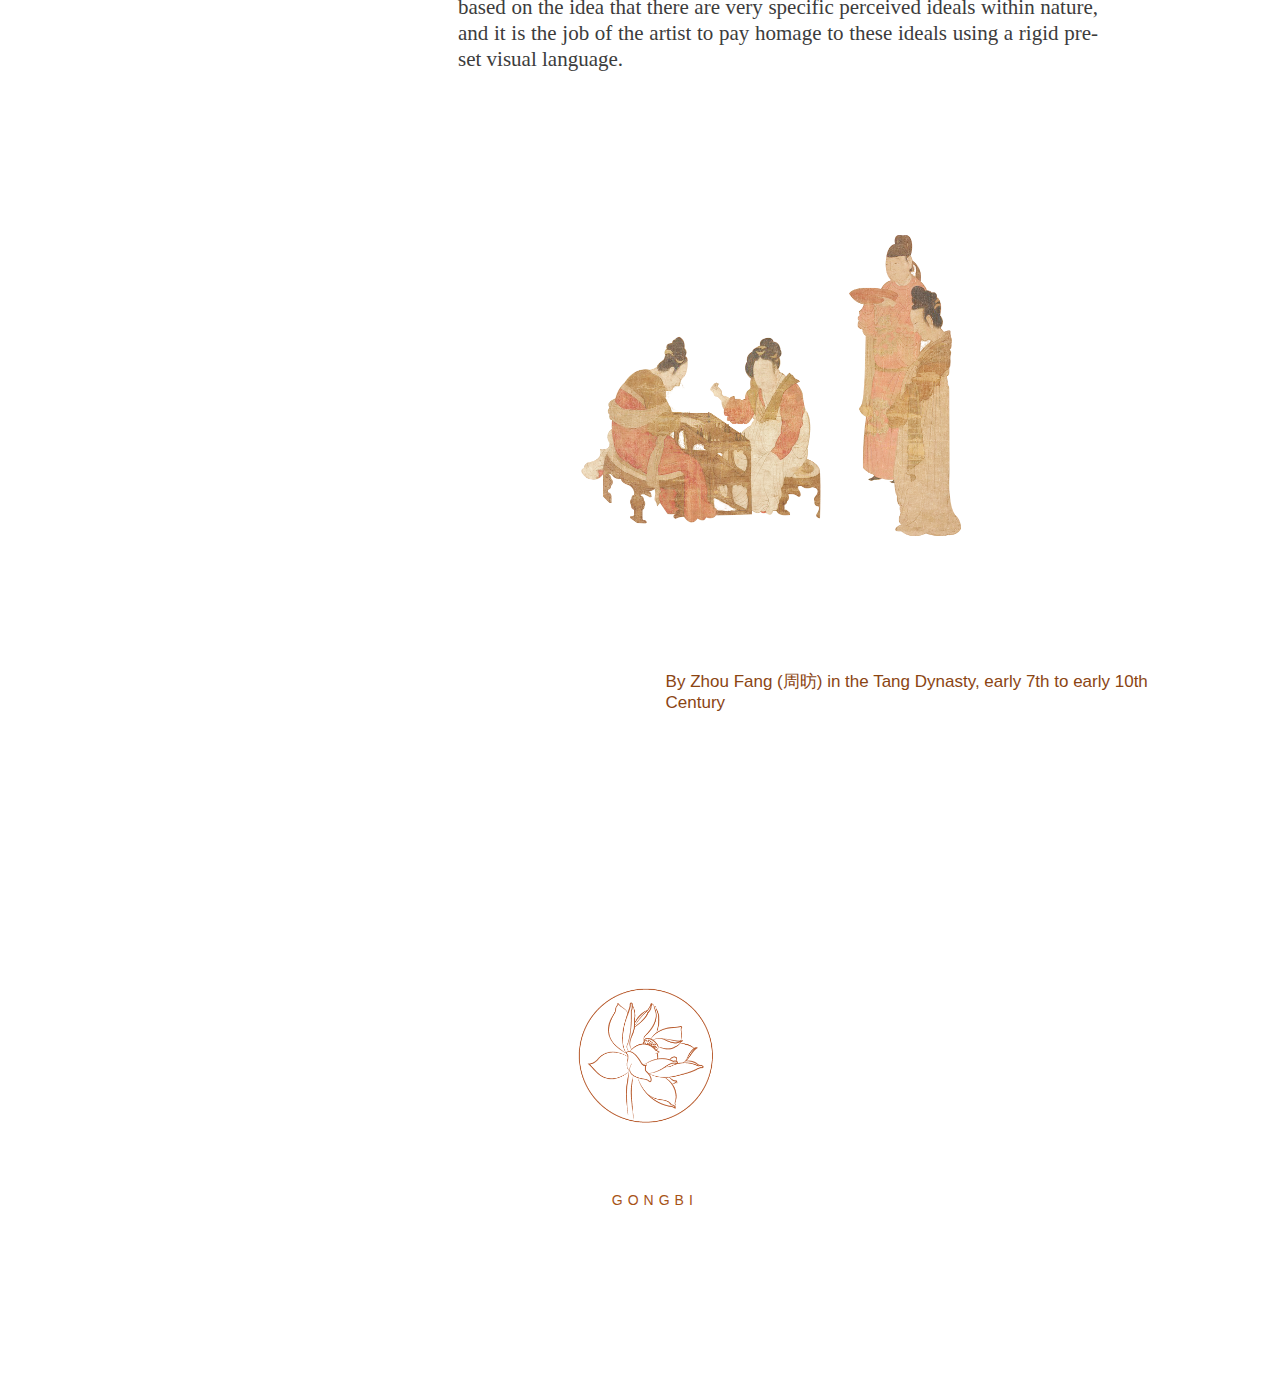
==== commit 1be27fa0: "Add files via upload" ====
--- a/index.html
+++ b/index.html
@@ -10,7 +10,7 @@
 <body>
 
 
-<div class="overlay1"></div>
+<div class="overlay1"></div> <!-- An overlay make the background image darker-->
 
 <h1>GONGBI</h1> <!-- Main Title -->
 <h2>LEARN HOW TO DRAW</h2> <!-- Subtitle -->
@@ -19,22 +19,22 @@
 <!-- navigation bar -->
 <nav class="navbar">
     <div class="pigmentlibrary">
-    <!-- clickable text, go to the "Pigment Library" -->
-        <a href="indexpigmentlibrary.html" class="pigmentlibrary">
+    <!-- clickable text, go to the "Pigment Library" page -->
+        <a href="pigmentlibrary.html" class="pigmentlibrary">
             <h3>PIGMENT LIBRARY</h3> 
         </a>
     </div>
     
     
     <div class="tools">
-        <!-- clickable text, go to the "tools" -->
-         <a href="tools1.html" class="tools">
+        <!-- clickable text, go to the "Tools" page-->
+         <a href="tools.html" class="tools">
             <h4>TOOLS</h4>
          </a>
     </div>
     
     <div class="stepbystep">
-        <!-- clickable text, go to the "step by step"-->
+        <!-- clickable text, go to the "Step by Step" page-->
          <a href="stepbystep.html" class="stepbystep">
             <h5>STEP BY STEP</h5>
          </a>    
@@ -46,8 +46,8 @@
 
 <style>
 
-
-body{
+/* The background image for the homepage*/
+body{ 
     background-image:url("image/backgroundimagesized+opacity.jpg");
     background-repeat: no-repeat;
     background-size: cover;
@@ -60,7 +60,8 @@
 <div class="backtohomepage">
     <!--clickable logo, lotus pattern, back to homepage--> 
     <a href="index.html" class="logo">
-        <img src="image/logo4.png" alt="website logo">
+        <img src="image/logo4.png" alt="website logo"> 
+        <!-- White colour logo, clearer to see on the background image -->
     </a>
 </div>
 
@@ -72,18 +73,20 @@
 
 
 
-<div class="rectangle1"></div> <!-- background behind "What is gongbi? "-->
+<div class="rectangle1"></div> <!-- background colour behind "What is gongbi? "-->
 
 
 
-<div id="whatisgongbi"> <!-- first section title on the homepage -->
+<div id="whatisgongbi"> <!-- "What is Gongbi?", first section title on the homepage -->
     <h7>What</h7>
     <h8>is Gongbi (工笔)?</h8>
     </div>
 
 <div>
 
-<!-- the lotus painting by Wu Bing beside "What is Gongbi?" -->
+<!-- the lotus painting between "What" and "is Gongbi?", show with a moving up animation. 
+ Animation set in css and js, the image will move up and fade in when scroll to the position, 
+ then the image will stay there. The animation will show again if the page is reloaded -->
  <div class="image-container1">
     <img src="image/lotuscutted1.png" id="first-image"/>
 </div>
@@ -92,18 +95,24 @@
 
 
 <!-- first section paragraphy on the homepage, paragraph of "What is Gongbi?" -->
-<p class="par-group-1">Gongbi, or “Meticulous Painting”, is a traditional Chinese realistic painting. Chinese painting is one of the oldest continuous artistic traditions in the world. Gongbi has been especially favoured for its realistic technique and bold colouring.
+<p class="par-group-1">Gongbi, or “Meticulous Painting”, is a traditional Chinese realistic painting. 
+    Chinese painting is one of the oldest continuous artistic traditions in the world. 
+    Gongbi has been especially favoured for its realistic technique and bold colouring.
 
-    The technique calls for brushstrokes to “be as detailed as detailed can be”, and uses highly detailed brushstrokes that delimit details very precisely and without independent or expressive variation. In addition, it tries to strike a balance between artistic expression and vitality, is often highly coloured and usually depicts figural or narrative subjects.</p>
+    The technique calls for brushstrokes to “be as detailed as detailed can be”, 
+    and uses highly detailed brushstrokes that delimit details very precisely and without independent or expressive variation. 
+    In addition, it tries to strike a balance between artistic expression and vitality, 
+    is often highly coloured and usually depicts figural or narrative subjects.</p>
 
 
 
 
-<!-- the peonies painting by Yun Shouping beside "History and Culture" -->
+<!-- the peonies painting by Yun Shouping for "History and Culture" -->
 <div class="image-container2"> 
     <img src="image/cut-off-image-sized.jpg" id="second-image"/>
 
-    <h9>Peonies By Yun Shouping (恽寿平) in the Qing Dynasty, mid-17th to early 20th Century</h9> <!-- information for the second image, the penies painting -->
+    <h9>Peonies By Yun Shouping (恽寿平) in the Qing Dynasty, mid-17th to early 20th Century</h9> 
+    <!-- information for the second image, the penies painting -->
 
 </div>
 
@@ -111,32 +120,42 @@
 <!-- second section title on the homepage -->
 <h10>History and Culture</h10> 
 
+<div class="rectangle2"></div> <!-- background colour of the "History and Culture" section-->
+
 <!-- second section paragraph on the homepage, paragraph of "History and Culture" -->
-<p class="par-group-2">The very first Gongbi paintings were made over 2000 years ago during the Han Dynasty (206BC – 220AD), a period that brought about both properity and political stability and allowed for a climate that would nurture a significant development in the advancement of Chinese arts. Gongbi painting reached its peak popularity in Chinese culture during the Tang and Song Dynasties (7th—13th Century). At this time, it was de rigueur for Chinese royalty to collect and commission Gongbi works; they were a status symbol for people of the highest social standing, with many collectors actually featured in the works themselves.</p>
+<p class="par-group-2">The very first Gongbi paintings were made over 2000 years ago during the Han Dynasty (206BC – 220AD), 
+    a period that brought about both properity and political stability and allowed for a climate that would nurture 
+    a significant development in the advancement of Chinese arts. 
+    Gongbi painting reached its peak popularity in Chinese culture during the Tang and Song Dynasties (7th—13th Century). 
+    At this time, it was de rigueur for Chinese royalty to collect and commission Gongbi works; 
+    they were a status symbol for people of the highest social standing, 
+    with many collectors actually featured in the works themselves.</p>
 
-<p class="par-group-3">If we are to compare Gongbi painting with a Western painting equivalent, there is a loose similarity with religious icon paintings. Traditionally, there are particular ways of painting subjects of nature that were taught and passed down through the generations, and little room for the artist’s own personal expression in how the works were painted. Gongbi painting is based on the idea that there are very specific perceived ideals within nature, and it is the job of the artist to pay homage to these ideals using a rigid pre-set visual language.</p>
+<p class="par-group-3">If we are to compare Gongbi painting with a Western painting equivalent, 
+    there is a loose similarity with religious icon paintings. 
+    Traditionally, there are particular ways of painting subjects of nature that were taught 
+    and passed down through the generations, and little room for the artist’s own personal expression 
+    in how the works were painted. Gongbi painting is based on the idea that there are very specific perceived ideals 
+    within nature, and it is the job of the artist to pay homage to these ideals using a rigid pre-set visual language.</p>
 
 
-<img src="image/his&culture 2.png" id="third-image"/>
+<img src="image/his&culture 2.png" id="third-image"/> <!--Gongbi person standing image, right-->
 
-<img src="image/hit&culture 1.png" id="forth-image"/>
-
-<div class="rectangle2"></div>
+<img src="image/hit&culture 1.png" id="forth-image"/> <!--Gongbi person playing chess image, left-->
 
 
 
-<h11>By Zhou Fang (周昉) in the Tang Dynasty, early 7th to early 10th Century</h11>
+<h11>By Zhou Fang (周昉) in the Tang Dynasty, early 7th to early 10th Century</h11> 
+<!-- information of the Gongbi persons painting-->
 
 <div class="backtotop">
-    <!--clickable logo at the bottom, lotus pattern, back to the top--> 
+    <!--clickable logo at the bottom, lotus pattern, back to the top of homepage--> 
     <a href="index.html" class="bottomlogo">
         <img src="image/logo2.png" alt="website logo 2">
     </a>
 </div>
 
-<div class="rectangle3"></div>
-
-<h12>GONGBI</h12>
+<h12>GONGBI</h12> <!-- text below the bottom logo-->
 
 </body>
 </html>--- a/style.css
+++ b/style.css
@@ -22,7 +22,7 @@
 }
 
 
-h2{ /*chinese painting*/
+h2{ /*learn how to draw*/
     font-family:Cambria, Cochin, Georgia, Times, 'Times New Roman', serif;
     font-weight:100;
     text-align: center;
@@ -34,58 +34,80 @@
     color:white;
 }
 
-h3{ /*pigment library*/
-    font-family: Cambria, Cochin, Georgia, Times, 'Times New Roman', serif;
-    font-size: 18px;
+
+h3, h4, h5 {
+    margin: 0;
+    padding: 0;
+    font-size: 17px;
+    font-weight: 900;
+}
+
+/* navigation bar */
+.navbar{
+    font-family: Cambria, Cochin, Georgia, Times, 'Times New Roman', serif;
+    display: flex;
+    justify-content: conter;
+    gap: 20px;
+    padding: 15px;
+    background: transparent;
+    position: fixed;
+    width: 100%;
+    top: 0;
+    z-index: 1000;
+}
+
+.navbar a{
+    text-decoration: none;
+    color:saddlebrown; /* original color*/
+    font-size: 17px;
+    font-weight: bold;
+    opacity: 0.9;
     position: absolute;
     top: 5vh;
     left: 10vw;
     letter-spacing: 0.1vw;
-    color: white;
-    opacity: 0.8;
-}
-
-h4{ /*tool*/
-    font-family: Cambria, Cochin, Georgia, Times, 'Times New Roman', serif;
-    font-size: 18px;
-    position: absolute;
-    top: 5vh;
-    left: 26vw;
-    letter-spacing: 0.1vw;
-    color: white;
-    opacity: 0.8;
-}
-
-h5{ /*step by step*/
-    font-family: Cambria, Cochin, Georgia, Times, 'Times New Roman', serif;
-    font-size: 18px;
-    position: absolute;
-    top: 5vh;
-    left: 34vw;
-    letter-spacing: 0.1vw;
-    color: white;
-    opacity: 0.8;
-}
-
-h3, h4, h5 {
-    margin: 0;
-    padding: 0;
-}
-
-/* Logo styling */
+    transition: color 0.3s ease;
+}
+
+.navbar a:hover{
+    color: sandybrown; /* Changes color on hover */
+}
+
+.pigmentlibrary, .tools, .stepbystep {
+    position: absolute;
+    width: 20vw;
+}
+
+.pigmentlibrary{
+    left: 1vw;
+    top: 1vh;
+}
+
+.tools{
+    left: 17vw;
+    top: 1vh;
+}
+
+.stepbystep{
+    left: 25vw;
+    top: 1vh;
+}
+
+/* Logo styling at the top*/
 .logo {
     position: absolute;
-    top: 3vh;  /* Distance from the top */
-    left: 3vw; /* Distance from the left */
+    top: 2.5vh; 
+    left: 3vw; 
     display: block;
 }
 
 .logo img {
-    width: 55px;  /* Adjust size */
-    height: auto;  /* Maintain aspect ratio */
+    width: 4vw;  
+    height: auto;  
     transition: transform 0.3s ease-in-out;
     z-index: 2;
 }
+
 
 h6{ /*explore*/
     font-family: Cambria, Cochin, Georgia, Times, 'Times New Roman', serif;
@@ -105,6 +127,8 @@
     bottom: 8vh;
     left: 50%;
     height:auto;
+    display: flex;
+    justify-content: center;
     width: 40px;
     transform: translateX(-50%);
     cursor: pointer;
@@ -221,6 +245,7 @@
     font-family: Cambria, Cochin, Georgia, Times, 'Times New Roman', serif;
     font-size: 40px;
     font-weight: bolder;
+    line-height: 7vh;
     text-transform: uppercase;
     text-align: right;
     position: absolute;  
@@ -285,7 +310,7 @@
     top: 190vh;
     left: 0;
     width: 100%;
-    height:260vh;
+    height:320vh;
     background-color: white;
     z-index: -1;
 }
@@ -299,4 +324,50 @@
     font-family:'Gill Sans', 'Gill Sans MT', Calibri, 'Trebuchet MS', sans-serif;
     font-size: 17px;
     font-weight: lighter;
-}+}
+
+/* Logo styling at the bottom*/
+.bottomlogo {
+    position: absolute;
+    top: 465vh; 
+    left: 45vw;
+    justify-items: center;
+    object-position: center; 
+    display: block;
+}
+
+.bottomlogo img {
+    width: 11vw;  
+    height: auto;  
+    transition: transform 0.3s ease-in-out;
+    z-index: 2;
+    display: flex;
+    flex-direction: column; 
+    align-items: center; 
+    justify-content: center; 
+}
+
+h12{
+    position: absolute;
+    top: 488vh;
+    left: 47.8vw;
+    color:rgb(167, 83, 23);
+    font-family:'Gill Sans', 'Gill Sans MT', Calibri, 'Trebuchet MS', sans-serif;
+    font-size: 14px;
+    letter-spacing: 5px;
+    font-weight: lighter;
+    display: flex;
+    flex-direction: column; 
+    align-items: center; 
+    justify-content: center; 
+}
+
+/*.rectangle3{
+    position:absolute;
+    width: 100%;
+    height: 40vh;
+    top: 450vh;
+    left: 0;
+    background-color: saddlebrown;
+    z-index: -1;
+}*/